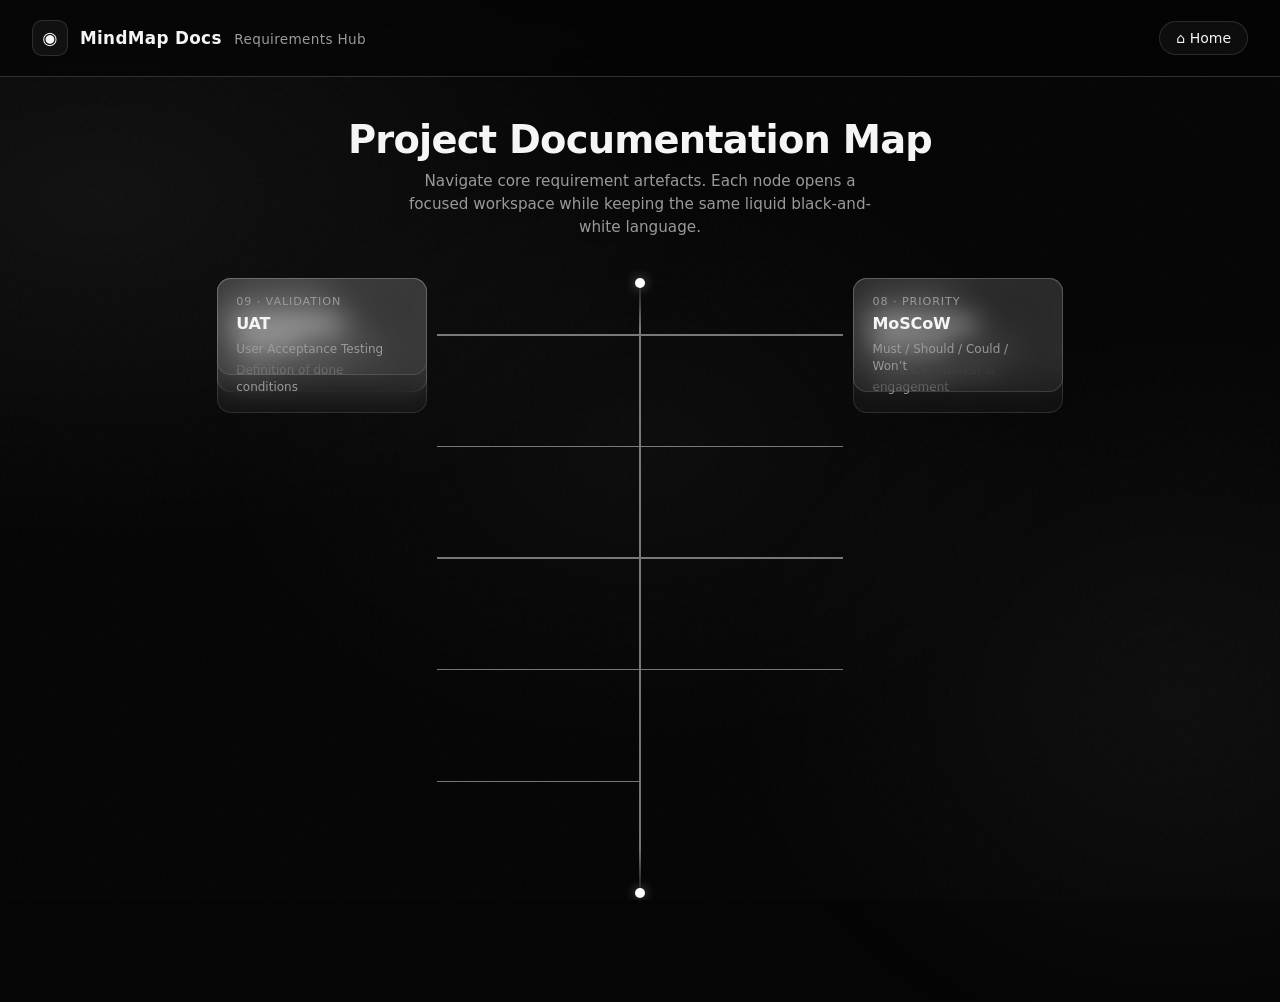
==== index.html @ 465e26ab "Add files via upload" ====
<!DOCTYPE html>
<html lang="en">
<head>
  <meta charset="UTF-8" />
  <meta name="viewport" content="width=device-width, initial-scale=1.0" />
  <title>MindMap Docs · Project Requirements Hub</title>
  <link rel="icon" href="data:image/svg+xml,%3Csvg xmlns='http://www.w3.org/2000/svg' viewBox='0 0 64 64'%3E%3Crect width='64' height='64' rx='12' fill='%23000'/%3E%3Ccircle cx='32' cy='32' r='6' fill='%23fff'/%3E%3Cline x1='32' y1='8' x2='32' y2='56' stroke='%23fff' stroke-width='2'/%3E%3Ccircle cx='18' cy='18' r='4' fill='%23fff'/%3E%3Ccircle cx='46' cy='22' r='4' fill='%23fff'/%3E%3Ccircle cx='16' cy='38' r='4' fill='%23fff'/%3E%3Ccircle cx='48' cy='42' r='4' fill='%23fff'/%3E%3Cline x1='32' y1='32' x2='18' y2='18' stroke='%23fff' stroke-width='1.5'/%3E%3Cline x1='32' y1='32' x2='46' y2='22' stroke='%23fff' stroke-width='1.5'/%3E%3Cline x1='32' y1='32' x2='16' y2='38' stroke='%23fff' stroke-width='1.5'/%3E%3Cline x1='32' y1='32' x2='48' y2='42' stroke='%23fff' stroke-width='1.5'/%3E%3C/svg%3E" />
  <style>
    :root {
      --bg: #050505;
      --bg-soft: #0c0c0c;
      --line: rgba(255,255,255,0.18);
      --line-strong: rgba(255,255,255,0.45);
      --text: #f5f5f5;
      --muted: #9a9a9a;
      --glass: rgba(255,255,255,0.04);
      --glass-border: rgba(255,255,255,0.12);
      --glow: rgba(255,255,255,0.08);
    }

    * {
      margin: 0;
      padding: 0;
      box-sizing: border-box;
    }

    html, body {
      height: 100%;
      background: var(--bg);
      color: var(--text);
      font-family: "Segoe UI", system-ui, -apple-system, sans-serif;
      overflow-x: hidden;
    }

    /* Liquid background */
    body::before {
      content: "";
      position: fixed;
      inset: -20%;
      background:
        radial-gradient(ellipse 60% 50% at 20% 30%, rgba(255,255,255,0.05) 0%, transparent 55%),
        radial-gradient(ellipse 50% 60% at 80% 70%, rgba(255,255,255,0.04) 0%, transparent 50%),
        radial-gradient(ellipse 40% 40% at 50% 50%, rgba(255,255,255,0.03) 0%, transparent 60%);
      animation: liquidDrift 22s ease-in-out infinite alternate;
      pointer-events: none;
      z-index: 0;
    }

    @keyframes liquidDrift {
      0%   { transform: translate(0, 0) scale(1); }
      50%  { transform: translate(-3%, 2%) scale(1.05); }
      100% { transform: translate(2%, -2%) scale(1.02); }
    }

    /* Subtle noise */
    body::after {
      content: "";
      position: fixed;
      inset: 0;
      background-image: url("data:image/svg+xml,%3Csvg viewBox='0 0 256 256' xmlns='http://www.w3.org/2000/svg'%3E%3Cfilter id='n'%3E%3CfeTurbulence type='fractalNoise' baseFrequency='0.9' numOctaves='4' stitchTiles='stitch'/%3E%3C/filter%3E%3Crect width='100%25' height='100%25' filter='url(%23n)' opacity='0.04'/%3E%3C/svg%3E");
      pointer-events: none;
      z-index: 1;
      opacity: 0.5;
    }

    .page {
      position: relative;
      z-index: 2;
      min-height: 100vh;
      display: flex;
      flex-direction: column;
    }

    /* Header */
    header {
      display: flex;
      align-items: center;
      justify-content: space-between;
      padding: 1.25rem 2rem;
      border-bottom: 1px solid var(--line);
      background: rgba(5,5,5,0.7);
      backdrop-filter: blur(16px);
      -webkit-backdrop-filter: blur(16px);
      position: sticky;
      top: 0;
      z-index: 20;
    }

    .brand {
      display: flex;
      align-items: center;
      gap: 0.75rem;
      text-decoration: none;
      color: var(--text);
    }

    .brand-icon {
      width: 36px;
      height: 36px;
      border-radius: 10px;
      background: #111;
      border: 1px solid var(--glass-border);
      display: grid;
      place-items: center;
      font-size: 1.1rem;
    }

    .brand-text {
      font-weight: 600;
      letter-spacing: 0.02em;
      font-size: 1.05rem;
    }

    .brand-text span {
      color: var(--muted);
      font-weight: 400;
      font-size: 0.85rem;
      margin-left: 0.4rem;
    }

    .home-btn {
      display: inline-flex;
      align-items: center;
      gap: 0.45rem;
      padding: 0.5rem 1rem;
      border-radius: 999px;
      border: 1px solid var(--glass-border);
      background: var(--glass);
      color: var(--text);
      text-decoration: none;
      font-size: 0.875rem;
      transition: background 0.25s, border-color 0.25s, transform 0.2s;
    }

    .home-btn:hover {
      background: rgba(255,255,255,0.08);
      border-color: rgba(255,255,255,0.25);
      transform: translateY(-1px);
    }

    /* Hero */
    .hero {
      text-align: center;
      padding: 2.5rem 1.5rem 1.5rem;
    }

    .hero h1 {
      font-size: clamp(1.6rem, 4vw, 2.4rem);
      font-weight: 600;
      letter-spacing: -0.02em;
      margin-bottom: 0.5rem;
    }

    .hero p {
      color: var(--muted);
      font-size: 0.95rem;
      max-width: 480px;
      margin: 0 auto;
      line-height: 1.5;
    }

    /* Mind map container */
    .mindmap {
      flex: 1;
      display: flex;
      justify-content: center;
      align-items: center;
      padding: 1rem 1rem 3rem;
      position: relative;
    }

    .spine-wrap {
      position: relative;
      width: min(920px, 96vw);
      min-height: 620px;
      display: flex;
      justify-content: center;
    }

    /* Central vertical line */
    .spine {
      position: absolute;
      top: 0;
      bottom: 0;
      left: 50%;
      width: 2px;
      background: linear-gradient(
        to bottom,
        transparent 0%,
        var(--line-strong) 8%,
        var(--line-strong) 92%,
        transparent 100%
      );
      transform: translateX(-50%);
      z-index: 1;
    }

    .spine::before,
    .spine::after {
      content: "";
      position: absolute;
      left: 50%;
      width: 10px;
      height: 10px;
      border-radius: 50%;
      background: #fff;
      transform: translateX(-50%);
      box-shadow: 0 0 12px rgba(255,255,255,0.4);
    }

    .spine::before { top: 0; }
    .spine::after  { bottom: 0; }

    /* Nodes */
    .nodes {
      position: relative;
      width: 100%;
      height: 100%;
      z-index: 2;
    }

    .node {
      position: absolute;
      width: 210px;
      text-decoration: none;
      color: inherit;
    }

    .node-card {
      background: var(--glass);
      border: 1px solid var(--glass-border);
      border-radius: 14px;
      padding: 1rem 1.15rem;
      backdrop-filter: blur(12px);
      -webkit-backdrop-filter: blur(12px);
      transition: transform 0.3s ease, border-color 0.3s, background 0.3s, box-shadow 0.3s;
      position: relative;
      overflow: hidden;
    }

    .node-card::before {
      content: "";
      position: absolute;
      inset: 0;
      background: linear-gradient(135deg, rgba(255,255,255,0.06) 0%, transparent 50%);
      opacity: 0;
      transition: opacity 0.3s;
    }

    .node:hover .node-card {
      transform: translateY(-4px) scale(1.02);
      border-color: rgba(255,255,255,0.3);
      background: rgba(255,255,255,0.07);
      box-shadow: 0 12px 40px rgba(0,0,0,0.45), 0 0 0 1px rgba(255,255,255,0.05);
    }

    .node:hover .node-card::before {
      opacity: 1;
    }

    .node-label {
      font-size: 0.7rem;
      text-transform: uppercase;
      letter-spacing: 0.08em;
      color: var(--muted);
      margin-bottom: 0.35rem;
    }

    .node-title {
      font-size: 1rem;
      font-weight: 600;
      letter-spacing: -0.01em;
      line-height: 1.3;
    }

    .node-desc {
      font-size: 0.75rem;
      color: var(--muted);
      margin-top: 0.4rem;
      line-height: 1.4;
    }

    /* Connector lines from spine to nodes */
    .connector {
      position: absolute;
      height: 1.5px;
      background: var(--line-strong);
      z-index: 1;
      transform-origin: left center;
    }

    .connector.left {
      right: 50%;
      margin-right: 1px;
    }

    .connector.right {
      left: 50%;
      margin-left: 1px;
    }

    /* Positions – alternating left / right */
    .node:nth-child(1)  { top:  4%;  left:  4%;  } /* BRD */
    .node:nth-child(2)  { top:  4%;  right: 4%;  } /* FRD */
    .node:nth-child(3)  { top: 22%;  left:  4%;  } /* GAP */
    .node:nth-child(4)  { top: 22%;  right: 4%;  } /* USER STORY */
    .node:nth-child(5)  { top: 40%;  left:  4%;  } /* AS-IS/TO-BE */
    .node:nth-child(6)  { top: 40%;  right: 4%;  } /* STAKEHOLDER */
    .node:nth-child(7)  { top: 58%;  left:  4%;  } /* ACCEPTANCE */
    .node:nth-child(8)  { top: 58%;  right: 4%;  } /* MoSCoW */
    .node:nth-child(9)  { top: 76%;  left:  4%;  } /* UAT */

    /* Footer */
    footer {
      text-align: center;
      padding: 1.25rem;
      border-top: 1px solid var(--line);
      color: var(--muted);
      font-size: 0.8rem;
      background: rgba(5,5,5,0.6);
    }

    /* Responsive */
    @media (max-width: 720px) {
      .spine-wrap {
        min-height: auto;
        flex-direction: column;
        gap: 0.9rem;
        padding: 1rem 0;
      }

      .spine {
        display: none;
      }

      .nodes {
        display: flex;
        flex-direction: column;
        gap: 0.85rem;
        width: 100%;
        align-items: stretch;
      }

      .node {
        position: static !important;
        width: 100%;
      }

      .connector {
        display: none;
      }

      header {
        padding: 1rem 1.25rem;
      }
    }
  </style>
</head>
<body>
  <div class="page">
    <header>
      <a class="brand" href="index.html">
        <div class="brand-icon">◉</div>
        <div class="brand-text">MindMap Docs <span>Requirements Hub</span></div>
      </a>
      <a class="home-btn" href="index.html">⌂ Home</a>
    </header>

    <section class="hero">
      <h1>Project Documentation Map</h1>
      <p>Navigate core requirement artefacts. Each node opens a focused workspace while keeping the same liquid black-and-white language.</p>
    </section>

    <div class="mindmap">
      <div class="spine-wrap">
        <div class="spine"></div>

        <!-- Connectors (visual only) -->
        <div class="connector left"  style="top: 9%;  width: 22%;"></div>
        <div class="connector right" style="top: 9%;  width: 22%;"></div>
        <div class="connector left"  style="top: 27%; width: 22%;"></div>
        <div class="connector right" style="top: 27%; width: 22%;"></div>
        <div class="connector left"  style="top: 45%; width: 22%;"></div>
        <div class="connector right" style="top: 45%; width: 22%;"></div>
        <div class="connector left"  style="top: 63%; width: 22%;"></div>
        <div class="connector right" style="top: 63%; width: 22%;"></div>
        <div class="connector left"  style="top: 81%; width: 22%;"></div>

        <div class="nodes">
          <a class="node" href="brd.html">
            <div class="node-card">
              <div class="node-label">01 · Document</div>
              <div class="node-title">BRD</div>
              <div class="node-desc">Business Requirements Document</div>
            </div>
          </a>

          <a class="node" href="frd.html">
            <div class="node-card">
              <div class="node-label">02 · Document</div>
              <div class="node-title">FRD</div>
              <div class="node-desc">Functional Requirements Document</div>
            </div>
          </a>

          <a class="node" href="gap-analysis.html">
            <div class="node-card">
              <div class="node-label">03 · Analysis</div>
              <div class="node-title">Gap Analysis</div>
              <div class="node-desc">Current vs desired state gaps</div>
            </div>
          </a>

          <a class="node" href="user-story.html">
            <div class="node-card">
              <div class="node-label">04 · Agile</div>
              <div class="node-title">User Story</div>
              <div class="node-desc">As a… I want… So that…</div>
            </div>
          </a>

          <a class="node" href="as-is-to-be.html">
            <div class="node-card">
              <div class="node-label">05 · Process</div>
              <div class="node-title">As-Is / To-Be</div>
              <div class="node-desc">Process mapping &amp; future state</div>
            </div>
          </a>

          <a class="node" href="stakeholder.html">
            <div class="node-card">
              <div class="node-label">06 · People</div>
              <div class="node-title">Stakeholder Analysis</div>
              <div class="node-desc">Influence, interest &amp; engagement</div>
            </div>
          </a>

          <a class="node" href="acceptance-criteria.html">
            <div class="node-card">
              <div class="node-label">07 · Quality</div>
              <div class="node-title">Acceptance Criteria</div>
              <div class="node-desc">Definition of done conditions</div>
            </div>
          </a>

          <a class="node" href="moscow.html">
            <div class="node-card">
              <div class="node-label">08 · Priority</div>
              <div class="node-title">MoSCoW</div>
              <div class="node-desc">Must / Should / Could / Won’t</div>
            </div>
          </a>

          <a class="node" href="uat.html">
            <div class="node-card">
              <div class="node-label">09 · Validation</div>
              <div class="node-title">UAT</div>
              <div class="node-desc">User Acceptance Testing</div>
            </div>
          </a>
        </div>
      </div>
    </div>

    <footer>
      MindMap Docs · Liquid black &amp; white · Requirements workspace
    </footer>
  </div>
</body>
</html>
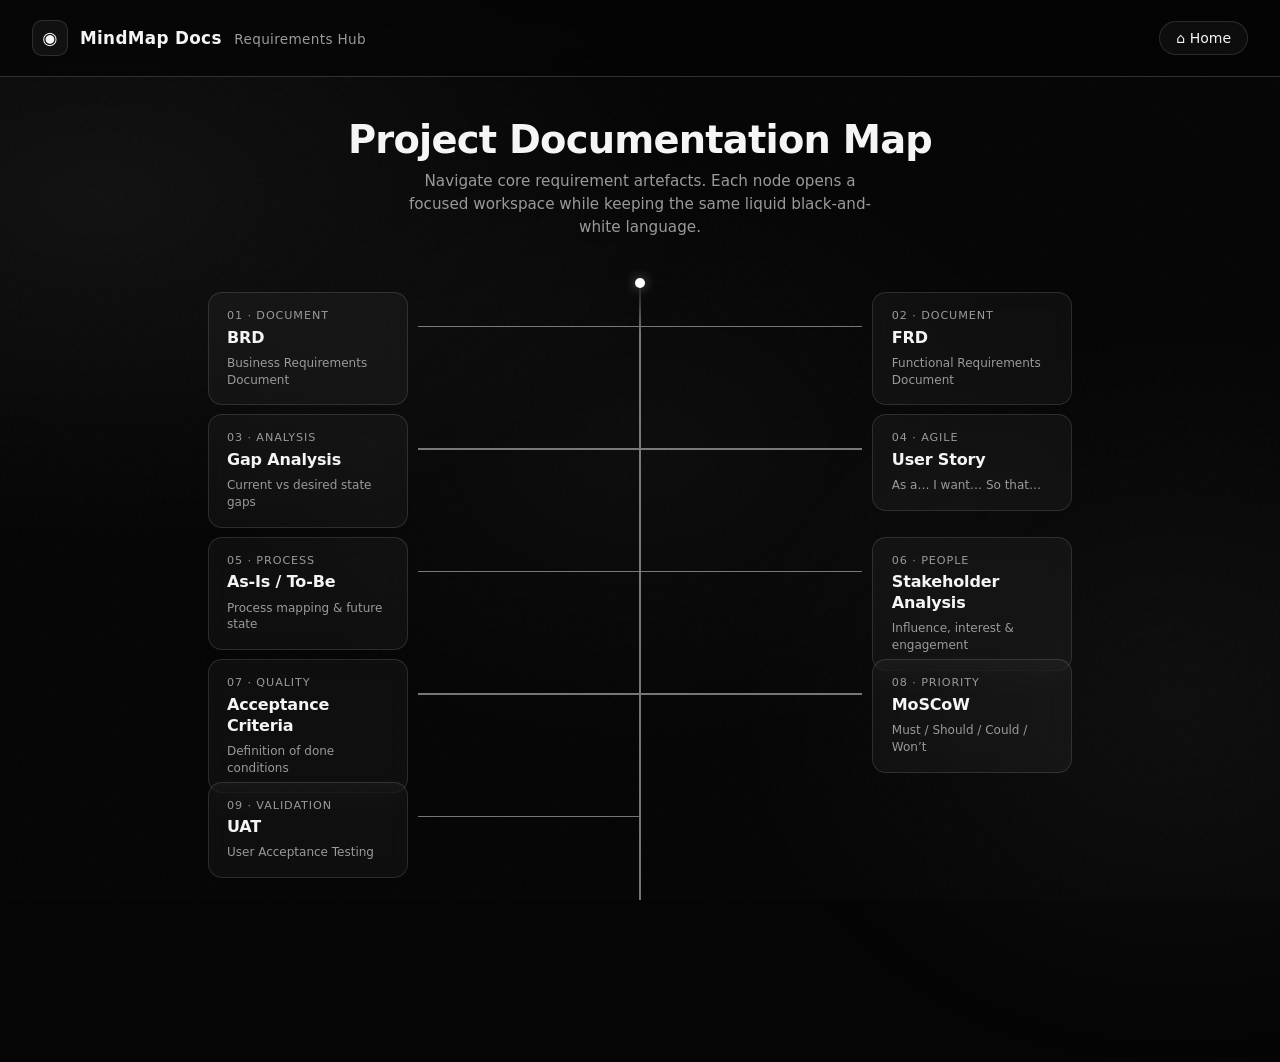
==== commit 39590326: "Add files via upload" ====
--- a/index.html
+++ b/index.html
@@ -172,9 +172,9 @@
     .spine-wrap {
       position: relative;
       width: min(920px, 96vw);
-      min-height: 620px;
-      display: flex;
-      justify-content: center;
+      height: 680px;          /* fixed height so % positioning works */
+      min-height: 680px;
+      display: block;         /* was flex – caused height collapse */
     }
 
     /* Central vertical line */
@@ -213,7 +213,8 @@
 
     /* Nodes */
     .nodes {
-      position: relative;
+      position: absolute;
+      inset: 0;
       width: 100%;
       height: 100%;
       z-index: 2;
@@ -221,7 +222,7 @@
 
     .node {
       position: absolute;
-      width: 210px;
+      width: 200px;
       text-decoration: none;
       color: inherit;
     }
@@ -300,15 +301,15 @@
     }
 
     /* Positions – alternating left / right */
-    .node:nth-child(1)  { top:  4%;  left:  4%;  } /* BRD */
-    .node:nth-child(2)  { top:  4%;  right: 4%;  } /* FRD */
-    .node:nth-child(3)  { top: 22%;  left:  4%;  } /* GAP */
-    .node:nth-child(4)  { top: 22%;  right: 4%;  } /* USER STORY */
-    .node:nth-child(5)  { top: 40%;  left:  4%;  } /* AS-IS/TO-BE */
-    .node:nth-child(6)  { top: 40%;  right: 4%;  } /* STAKEHOLDER */
-    .node:nth-child(7)  { top: 58%;  left:  4%;  } /* ACCEPTANCE */
-    .node:nth-child(8)  { top: 58%;  right: 4%;  } /* MoSCoW */
-    .node:nth-child(9)  { top: 76%;  left:  4%;  } /* UAT */
+    .node:nth-child(1)  { top:  2%;   left:  3%;  } /* BRD */
+    .node:nth-child(2)  { top:  2%;   right: 3%;  } /* FRD */
+    .node:nth-child(3)  { top: 20%;   left:  3%;  } /* GAP */
+    .node:nth-child(4)  { top: 20%;   right: 3%;  } /* USER STORY */
+    .node:nth-child(5)  { top: 38%;   left:  3%;  } /* AS-IS/TO-BE */
+    .node:nth-child(6)  { top: 38%;   right: 3%;  } /* STAKEHOLDER */
+    .node:nth-child(7)  { top: 56%;   left:  3%;  } /* ACCEPTANCE */
+    .node:nth-child(8)  { top: 56%;   right: 3%;  } /* MoSCoW */
+    .node:nth-child(9)  { top: 74%;   left:  3%;  } /* UAT */
 
     /* Footer */
     footer {
@@ -323,10 +324,9 @@
     /* Responsive */
     @media (max-width: 720px) {
       .spine-wrap {
-        min-height: auto;
-        flex-direction: column;
-        gap: 0.9rem;
-        padding: 1rem 0;
+        height: auto;
+        min-height: 0;
+        padding: 0.5rem 0 1.5rem;
       }
 
       .spine {
@@ -334,16 +334,20 @@
       }
 
       .nodes {
+        position: static;
         display: flex;
         flex-direction: column;
         gap: 0.85rem;
         width: 100%;
-        align-items: stretch;
+        height: auto;
       }
 
       .node {
         position: static !important;
         width: 100%;
+        top: auto !important;
+        left: auto !important;
+        right: auto !important;
       }
 
       .connector {
@@ -376,15 +380,15 @@
         <div class="spine"></div>
 
         <!-- Connectors (visual only) -->
-        <div class="connector left"  style="top: 9%;  width: 22%;"></div>
-        <div class="connector right" style="top: 9%;  width: 22%;"></div>
-        <div class="connector left"  style="top: 27%; width: 22%;"></div>
-        <div class="connector right" style="top: 27%; width: 22%;"></div>
-        <div class="connector left"  style="top: 45%; width: 22%;"></div>
-        <div class="connector right" style="top: 45%; width: 22%;"></div>
-        <div class="connector left"  style="top: 63%; width: 22%;"></div>
-        <div class="connector right" style="top: 63%; width: 22%;"></div>
-        <div class="connector left"  style="top: 81%; width: 22%;"></div>
+        <div class="connector left"  style="top: 7%;  width: 24%;"></div>
+        <div class="connector right" style="top: 7%;  width: 24%;"></div>
+        <div class="connector left"  style="top: 25%; width: 24%;"></div>
+        <div class="connector right" style="top: 25%; width: 24%;"></div>
+        <div class="connector left"  style="top: 43%; width: 24%;"></div>
+        <div class="connector right" style="top: 43%; width: 24%;"></div>
+        <div class="connector left"  style="top: 61%; width: 24%;"></div>
+        <div class="connector right" style="top: 61%; width: 24%;"></div>
+        <div class="connector left"  style="top: 79%; width: 24%;"></div>
 
         <div class="nodes">
           <a class="node" href="brd.html">
